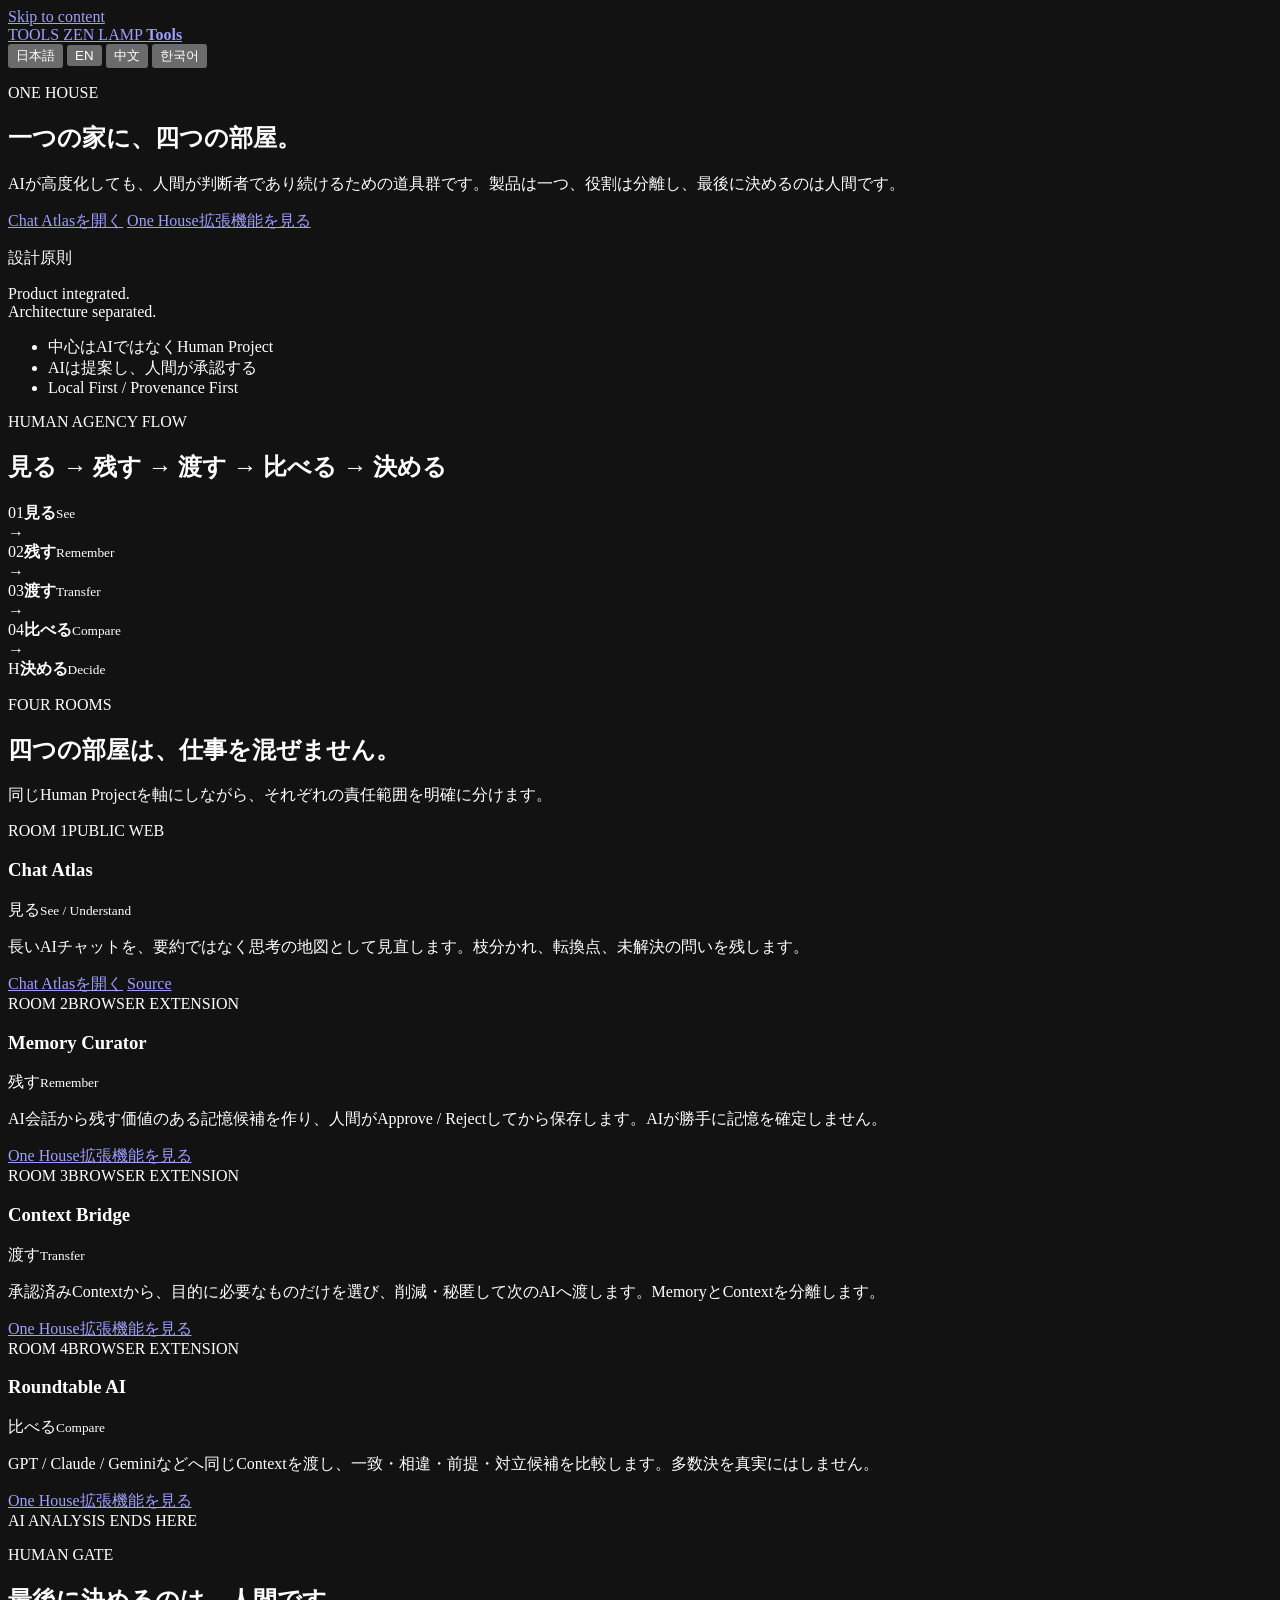
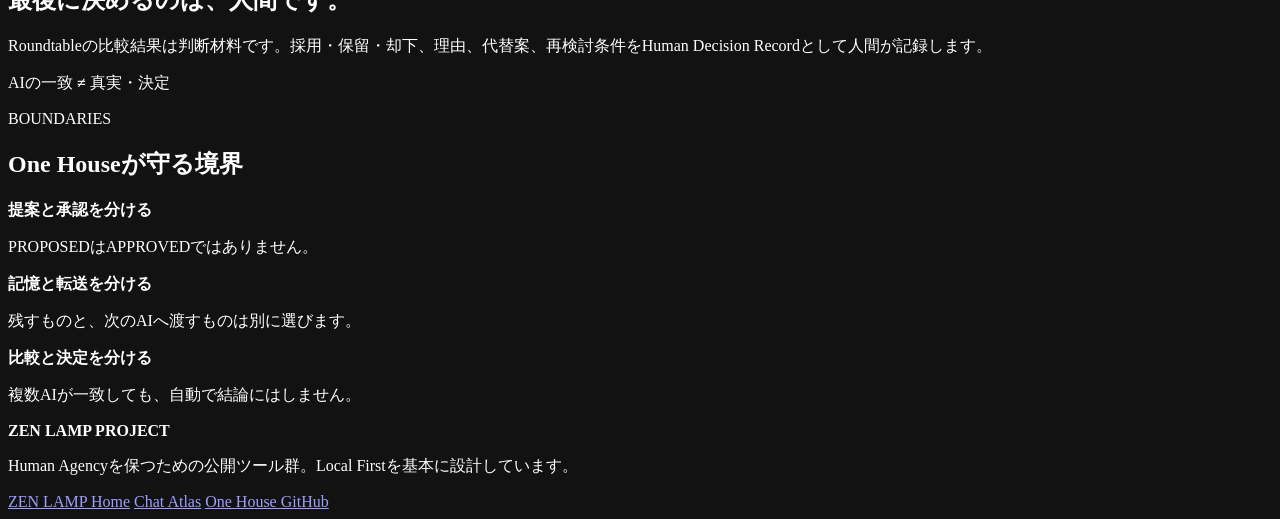
==== public-tools/index.html @ be6420c6 "WS-02: add public One House tools landing" ====
<!doctype html>
<html lang="ja">
<head>
  <meta charset="utf-8">
  <meta name="viewport" content="width=device-width, initial-scale=1">
  <meta name="color-scheme" content="dark">
  <meta name="theme-color" content="#120f0c">
  <title>ZEN LAMP Tools｜One House</title>
  <meta name="description" content="ZEN LAMP Tools — See, Remember, Transfer, Compare, Decide. One human-owned project, four rooms, one Human Gate.">
  <link rel="stylesheet" href="./tools.css">
  <script src="./tools.js" defer></script>
</head>
<body>
  <a class="skip-link" href="#main">Skip to content</a>

  <header class="site-header">
    <div class="shell header-inner">
      <a class="brand" href="/tools/" aria-label="ZEN LAMP Tools home">
        <span class="brand-kicker">TOOLS</span>
        <span class="brand-name">ZEN LAMP <strong>Tools</strong></span>
      </a>
      <nav class="language-nav" aria-label="Language">
        <button type="button" data-lang="ja" aria-pressed="true">日本語</button>
        <button type="button" data-lang="en" aria-pressed="false">EN</button>
        <button type="button" data-lang="zh" aria-pressed="false">中文</button>
        <button type="button" data-lang="ko" aria-pressed="false">한국어</button>
      </nav>
    </div>
  </header>

  <main id="main">
    <section class="hero shell" aria-labelledby="hero-title">
      <div class="hero-copy">
        <p class="eyebrow">ONE HOUSE</p>
        <h1 id="hero-title" data-i18n="heroTitle">一つの家に、四つの部屋。</h1>
        <p class="hero-lead" data-i18n="heroLead">AIが高度化しても、人間が判断者であり続けるための道具群です。製品は一つ、役割は分離し、最後に決めるのは人間です。</p>
        <div class="hero-actions">
          <a class="button primary" href="/tools/chat-atlas/" data-i18n="openAtlas">Chat Atlasを開く</a>
          <a class="button secondary" href="https://github.com/sniioka5127-alt/zen-lamp-memory-curator-extension" target="_blank" rel="noopener" data-i18n="viewExtension">One House拡張機能を見る</a>
        </div>
      </div>
      <aside class="principle-card" aria-label="Architecture principle">
        <p class="principle-label" data-i18n="principleLabel">設計原則</p>
        <p class="principle-main">Product integrated.<br>Architecture separated.</p>
        <ul>
          <li data-i18n="principle1">中心はAIではなくHuman Project</li>
          <li data-i18n="principle2">AIは提案し、人間が承認する</li>
          <li data-i18n="principle3">Local First / Provenance First</li>
        </ul>
      </aside>
    </section>

    <section class="flow-wrap" aria-labelledby="flow-title">
      <div class="shell">
        <div class="section-heading compact">
          <p class="eyebrow" data-i18n="flowEyebrow">HUMAN AGENCY FLOW</p>
          <h2 id="flow-title" data-i18n="flowTitle">見る → 残す → 渡す → 比べる → 決める</h2>
        </div>
        <div class="flow" role="list">
          <div class="flow-step" role="listitem"><span class="step-no">01</span><strong data-i18n="see">見る</strong><small>See</small></div>
          <span class="flow-arrow" aria-hidden="true">→</span>
          <div class="flow-step" role="listitem"><span class="step-no">02</span><strong data-i18n="remember">残す</strong><small>Remember</small></div>
          <span class="flow-arrow" aria-hidden="true">→</span>
          <div class="flow-step" role="listitem"><span class="step-no">03</span><strong data-i18n="transfer">渡す</strong><small>Transfer</small></div>
          <span class="flow-arrow" aria-hidden="true">→</span>
          <div class="flow-step" role="listitem"><span class="step-no">04</span><strong data-i18n="compare">比べる</strong><small>Compare</small></div>
          <span class="flow-arrow" aria-hidden="true">→</span>
          <div class="flow-step decision-step" role="listitem"><span class="step-no">H</span><strong data-i18n="decide">決める</strong><small>Decide</small></div>
        </div>
      </div>
    </section>

    <section class="rooms shell" aria-labelledby="rooms-title">
      <div class="section-heading">
        <p class="eyebrow" data-i18n="roomsEyebrow">FOUR ROOMS</p>
        <h2 id="rooms-title" data-i18n="roomsTitle">四つの部屋は、仕事を混ぜません。</h2>
        <p data-i18n="roomsLead">同じHuman Projectを軸にしながら、それぞれの責任範囲を明確に分けます。</p>
      </div>

      <div class="room-grid">
        <article class="room-card" data-room="chat-atlas">
          <div class="room-topline"><span class="room-no">ROOM 1</span><span class="status public" data-i18n="publicWeb">PUBLIC WEB</span></div>
          <h3>Chat Atlas</h3>
          <p class="room-verb"><span data-i18n="see">見る</span><small>See / Understand</small></p>
          <p data-i18n="atlasDesc">長いAIチャットを、要約ではなく思考の地図として見直します。枝分かれ、転換点、未解決の問いを残します。</p>
          <div class="card-actions">
            <a class="button primary" href="/tools/chat-atlas/" data-i18n="openAtlas">Chat Atlasを開く</a>
            <a class="text-link" href="https://github.com/sniioka5127-alt/zen-lamp-chat-atlas" target="_blank" rel="noopener" data-i18n="sourceCode">Source</a>
          </div>
        </article>

        <article class="room-card" data-room="memory-curator">
          <div class="room-topline"><span class="room-no">ROOM 2</span><span class="status local" data-i18n="browserExtension">BROWSER EXTENSION</span></div>
          <h3>Memory Curator</h3>
          <p class="room-verb"><span data-i18n="remember">残す</span><small>Remember</small></p>
          <p data-i18n="memoryDesc">AI会話から残す価値のある記憶候補を作り、人間がApprove / Rejectしてから保存します。AIが勝手に記憶を確定しません。</p>
          <div class="card-actions">
            <a class="button secondary" href="https://github.com/sniioka5127-alt/zen-lamp-memory-curator-extension" target="_blank" rel="noopener" data-i18n="viewExtension">One House拡張機能を見る</a>
          </div>
        </article>

        <article class="room-card" data-room="context-bridge">
          <div class="room-topline"><span class="room-no">ROOM 3</span><span class="status local" data-i18n="browserExtension">BROWSER EXTENSION</span></div>
          <h3>Context Bridge</h3>
          <p class="room-verb"><span data-i18n="transfer">渡す</span><small>Transfer</small></p>
          <p data-i18n="bridgeDesc">承認済みContextから、目的に必要なものだけを選び、削減・秘匿して次のAIへ渡します。MemoryとContextを分離します。</p>
          <div class="card-actions">
            <a class="button secondary" href="https://github.com/sniioka5127-alt/zen-lamp-memory-curator-extension" target="_blank" rel="noopener" data-i18n="viewExtension">One House拡張機能を見る</a>
          </div>
        </article>

        <article class="room-card" data-room="roundtable-ai">
          <div class="room-topline"><span class="room-no">ROOM 4</span><span class="status local" data-i18n="browserExtension">BROWSER EXTENSION</span></div>
          <h3>Roundtable AI</h3>
          <p class="room-verb"><span data-i18n="compare">比べる</span><small>Compare</small></p>
          <p data-i18n="roundtableDesc">GPT / Claude / Geminiなどへ同じContextを渡し、一致・相違・前提・対立候補を比較します。多数決を真実にはしません。</p>
          <div class="card-actions">
            <a class="button secondary" href="https://github.com/sniioka5127-alt/zen-lamp-memory-curator-extension" target="_blank" rel="noopener" data-i18n="viewExtension">One House拡張機能を見る</a>
          </div>
        </article>
      </div>
    </section>

    <section class="human-gate shell" aria-labelledby="gate-title">
      <div class="gate-boundary" aria-hidden="true"><span>AI ANALYSIS ENDS HERE</span></div>
      <div class="gate-panel">
        <div>
          <p class="eyebrow">HUMAN GATE</p>
          <h2 id="gate-title" data-i18n="gateTitle">最後に決めるのは、人間です。</h2>
          <p data-i18n="gateLead">Roundtableの比較結果は判断材料です。採用・保留・却下、理由、代替案、再検討条件をHuman Decision Recordとして人間が記録します。</p>
        </div>
        <div class="gate-rule">
          <span data-i18n="gateRuleA">AIの一致</span>
          <strong>≠</strong>
          <span data-i18n="gateRuleB">真実・決定</span>
        </div>
      </div>
    </section>

    <section class="promise shell" aria-labelledby="promise-title">
      <div class="section-heading compact">
        <p class="eyebrow" data-i18n="promiseEyebrow">BOUNDARIES</p>
        <h2 id="promise-title" data-i18n="promiseTitle">One Houseが守る境界</h2>
      </div>
      <div class="promise-grid">
        <div><strong data-i18n="promise1Title">提案と承認を分ける</strong><p data-i18n="promise1Body">PROPOSEDはAPPROVEDではありません。</p></div>
        <div><strong data-i18n="promise2Title">記憶と転送を分ける</strong><p data-i18n="promise2Body">残すものと、次のAIへ渡すものは別に選びます。</p></div>
        <div><strong data-i18n="promise3Title">比較と決定を分ける</strong><p data-i18n="promise3Body">複数AIが一致しても、自動で結論にはしません。</p></div>
      </div>
    </section>
  </main>

  <footer class="site-footer">
    <div class="shell footer-inner">
      <div>
        <strong>ZEN LAMP PROJECT</strong>
        <p data-i18n="footerNote">Human Agencyを保つための公開ツール群。Local Firstを基本に設計しています。</p>
      </div>
      <nav aria-label="Project links">
        <a href="/" data-i18n="zenLampHome">ZEN LAMP Home</a>
        <a href="/tools/chat-atlas/">Chat Atlas</a>
        <a href="https://github.com/sniioka5127-alt/zen-lamp-memory-curator-extension" target="_blank" rel="noopener">One House GitHub</a>
      </nav>
    </div>
  </footer>
</body>
</html>
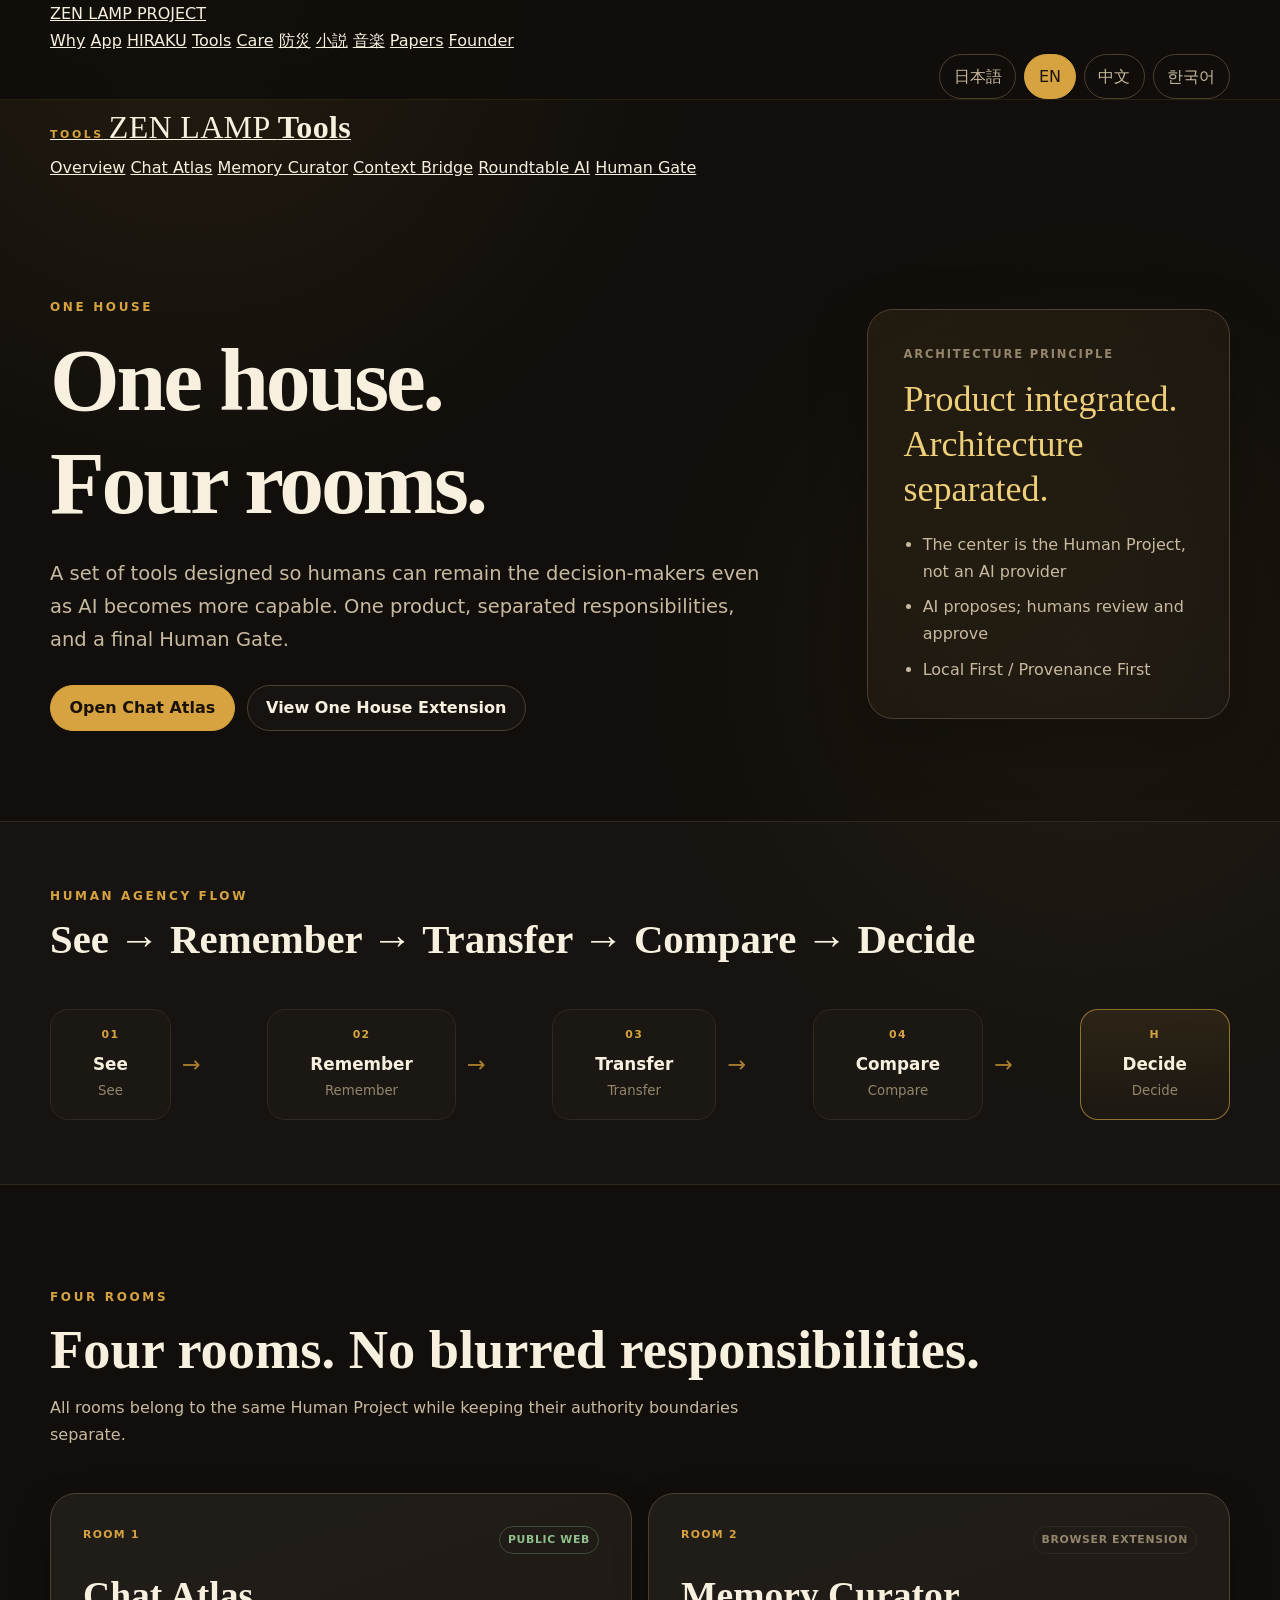
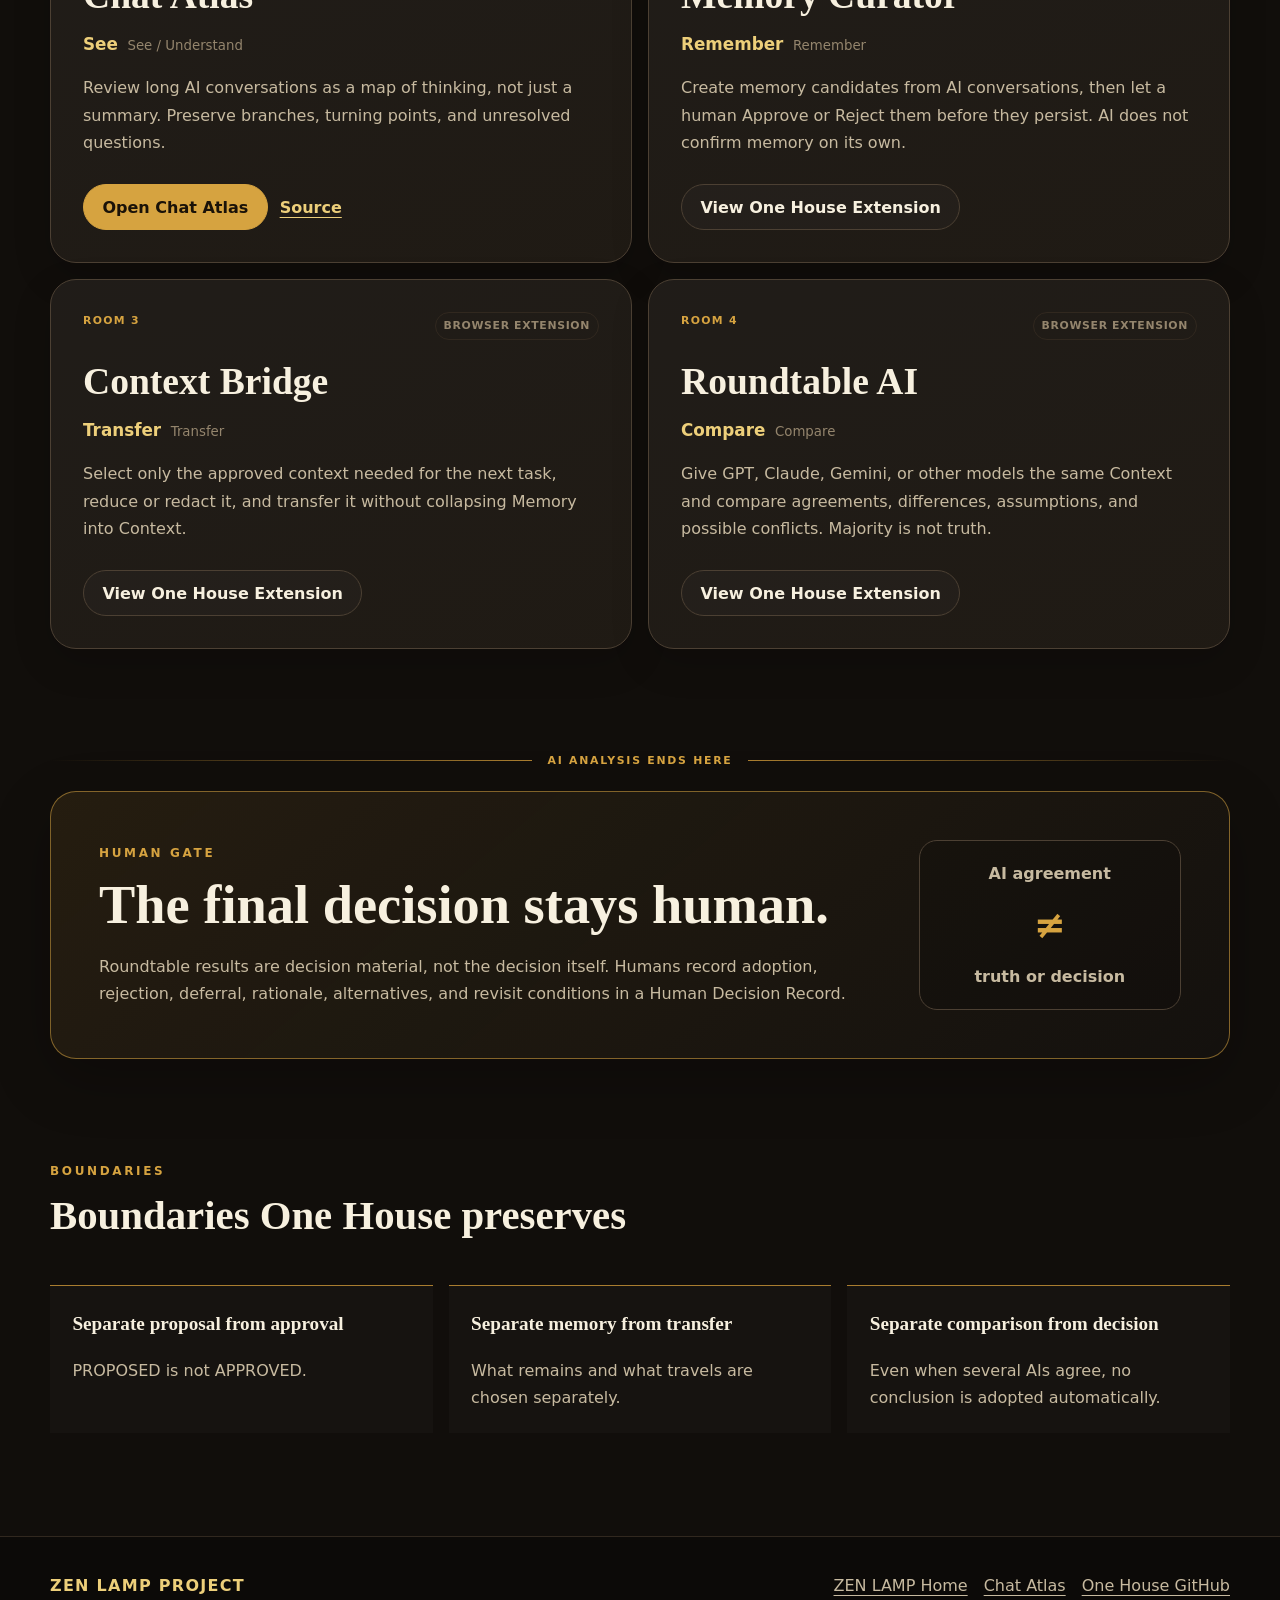
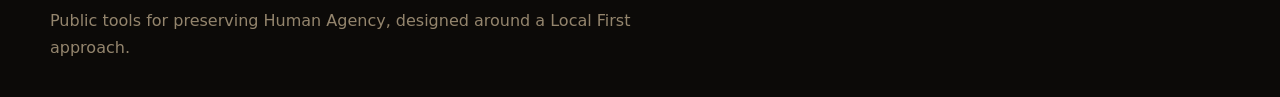
==== commit dae4efe2: "WS-03: integrate ZEN LAMP global header into Tools portal" ====
--- a/public-tools/index.html
+++ b/public-tools/index.html
@@ -8,18 +8,33 @@
   <title>ZEN LAMP Tools｜One House</title>
   <meta name="description" content="ZEN LAMP Tools — See, Remember, Transfer, Compare, Decide. One human-owned project, four rooms, one Human Gate.">
   <link rel="stylesheet" href="./tools.css">
+  <link rel="stylesheet" href="./global-header.css">
   <script src="./tools.js" defer></script>
 </head>
 <body>
   <a class="skip-link" href="#main">Skip to content</a>
 
-  <header class="site-header">
-    <div class="shell header-inner">
-      <a class="brand" href="/tools/" aria-label="ZEN LAMP Tools home">
-        <span class="brand-kicker">TOOLS</span>
-        <span class="brand-name">ZEN LAMP <strong>Tools</strong></span>
+  <header class="site-header global-header" data-ws03-global-header>
+    <div class="shell global-header-inner">
+      <a class="project-brand" href="/" aria-label="ZEN LAMP PROJECT home">
+        <span class="lamp-mark" aria-hidden="true"><span></span></span>
+        <span class="project-brand-name">ZEN LAMP PROJECT</span>
       </a>
-      <nav class="language-nav" aria-label="Language">
+
+      <nav class="global-nav" aria-label="ZEN LAMP PROJECT">
+        <a href="/#why">Why</a>
+        <a href="/app/">App</a>
+        <a href="/hiraku/">HIRAKU</a>
+        <a href="/tools/" aria-current="page">Tools</a>
+        <a href="/care/">Care</a>
+        <a href="/hinan-navi/">防災</a>
+        <a href="/fiction/">小説</a>
+        <a href="/music/">音楽</a>
+        <a href="/#papers">Papers</a>
+        <a href="/#founder">Founder</a>
+      </nav>
+
+      <nav class="language-nav global-language" aria-label="Language">
         <button type="button" data-lang="ja" aria-pressed="true">日本語</button>
         <button type="button" data-lang="en" aria-pressed="false">EN</button>
         <button type="button" data-lang="zh" aria-pressed="false">中文</button>
@@ -28,8 +43,25 @@
     </div>
   </header>
 
+  <div class="tools-localbar" aria-label="ZEN LAMP Tools navigation">
+    <div class="shell tools-localbar-inner">
+      <a class="tools-brand" href="/tools/" aria-label="ZEN LAMP Tools home">
+        <span class="brand-kicker">TOOLS</span>
+        <span class="brand-name">ZEN LAMP <strong>Tools</strong></span>
+      </a>
+      <nav class="tools-section-nav" aria-label="Tools sections">
+        <a href="#overview">Overview</a>
+        <a href="#chat-atlas">Chat Atlas</a>
+        <a href="#memory-curator">Memory Curator</a>
+        <a href="#context-bridge">Context Bridge</a>
+        <a href="#roundtable-ai">Roundtable AI</a>
+        <a href="#human-gate">Human Gate</a>
+      </nav>
+    </div>
+  </div>
+
   <main id="main">
-    <section class="hero shell" aria-labelledby="hero-title">
+    <section id="overview" class="hero shell ws03-anchor" aria-labelledby="hero-title">
       <div class="hero-copy">
         <p class="eyebrow">ONE HOUSE</p>
         <h1 id="hero-title" data-i18n="heroTitle">一つの家に、四つの部屋。</h1>
@@ -78,7 +110,7 @@
       </div>
 
       <div class="room-grid">
-        <article class="room-card" data-room="chat-atlas">
+        <article id="chat-atlas" class="room-card ws03-anchor" data-room="chat-atlas">
           <div class="room-topline"><span class="room-no">ROOM 1</span><span class="status public" data-i18n="publicWeb">PUBLIC WEB</span></div>
           <h3>Chat Atlas</h3>
           <p class="room-verb"><span data-i18n="see">見る</span><small>See / Understand</small></p>
@@ -89,7 +121,7 @@
           </div>
         </article>
 
-        <article class="room-card" data-room="memory-curator">
+        <article id="memory-curator" class="room-card ws03-anchor" data-room="memory-curator">
           <div class="room-topline"><span class="room-no">ROOM 2</span><span class="status local" data-i18n="browserExtension">BROWSER EXTENSION</span></div>
           <h3>Memory Curator</h3>
           <p class="room-verb"><span data-i18n="remember">残す</span><small>Remember</small></p>
@@ -99,7 +131,7 @@
           </div>
         </article>
 
-        <article class="room-card" data-room="context-bridge">
+        <article id="context-bridge" class="room-card ws03-anchor" data-room="context-bridge">
           <div class="room-topline"><span class="room-no">ROOM 3</span><span class="status local" data-i18n="browserExtension">BROWSER EXTENSION</span></div>
           <h3>Context Bridge</h3>
           <p class="room-verb"><span data-i18n="transfer">渡す</span><small>Transfer</small></p>
@@ -109,7 +141,7 @@
           </div>
         </article>
 
-        <article class="room-card" data-room="roundtable-ai">
+        <article id="roundtable-ai" class="room-card ws03-anchor" data-room="roundtable-ai">
           <div class="room-topline"><span class="room-no">ROOM 4</span><span class="status local" data-i18n="browserExtension">BROWSER EXTENSION</span></div>
           <h3>Roundtable AI</h3>
           <p class="room-verb"><span data-i18n="compare">比べる</span><small>Compare</small></p>
@@ -121,7 +153,7 @@
       </div>
     </section>
 
-    <section class="human-gate shell" aria-labelledby="gate-title">
+    <section id="human-gate" class="human-gate shell ws03-anchor" aria-labelledby="gate-title">
       <div class="gate-boundary" aria-hidden="true"><span>AI ANALYSIS ENDS HERE</span></div>
       <div class="gate-panel">
         <div>
--- a/public-tools/tools.css
+++ b/public-tools/tools.css
@@ -0,0 +1,449 @@
+:root {
+  --bg: #110e0b;
+  --bg-soft: #17120e;
+  --panel: #1b1713;
+  --panel-strong: #241d17;
+  --line: #4c4033;
+  --line-soft: #31281f;
+  --gold: #d6a340;
+  --gold-soft: #edcf7a;
+  --gold-dim: #a97d2f;
+  --text: #f7f0df;
+  --muted: #c7baa0;
+  --muted-2: #94856d;
+  --success: #8fbf8c;
+  --radius-lg: 26px;
+  --radius-md: 18px;
+  --shadow: 0 20px 60px rgba(0, 0, 0, 0.24);
+  font-family: Inter, ui-sans-serif, system-ui, -apple-system, BlinkMacSystemFont, "Segoe UI", sans-serif;
+}
+
+* { box-sizing: border-box; }
+html { scroll-behavior: smooth; }
+body {
+  margin: 0;
+  min-height: 100vh;
+  color: var(--text);
+  background:
+    radial-gradient(circle at 15% 0%, rgba(214, 163, 64, 0.09), transparent 32rem),
+    radial-gradient(circle at 85% 20%, rgba(214, 163, 64, 0.06), transparent 28rem),
+    var(--bg);
+  line-height: 1.7;
+}
+
+a { color: inherit; }
+button, a { -webkit-tap-highlight-color: transparent; }
+
+.skip-link {
+  position: fixed;
+  left: 1rem;
+  top: 1rem;
+  z-index: 1000;
+  transform: translateY(-180%);
+  padding: .7rem 1rem;
+  background: var(--gold);
+  color: #17110a;
+  border-radius: 999px;
+  font-weight: 800;
+}
+.skip-link:focus { transform: translateY(0); }
+
+.shell {
+  width: min(1180px, calc(100% - 40px));
+  margin-inline: auto;
+}
+
+.site-header {
+  position: sticky;
+  top: 0;
+  z-index: 50;
+  border-bottom: 1px solid rgba(214, 163, 64, .12);
+  background: rgba(17, 14, 11, .88);
+  backdrop-filter: blur(18px);
+}
+
+.header-inner {
+  min-height: 92px;
+  display: flex;
+  align-items: center;
+  justify-content: space-between;
+  gap: 1.5rem;
+}
+
+.brand {
+  display: inline-flex;
+  flex-direction: column;
+  text-decoration: none;
+  line-height: 1;
+}
+.brand-kicker {
+  margin-bottom: .55rem;
+  color: var(--gold);
+  letter-spacing: .24em;
+  font-size: .68rem;
+  font-weight: 900;
+}
+.brand-name {
+  font-family: Georgia, "Times New Roman", serif;
+  font-size: clamp(1.4rem, 2.5vw, 2rem);
+  letter-spacing: .01em;
+}
+.brand-name strong { font-weight: 700; }
+
+.language-nav {
+  display: flex;
+  flex-wrap: wrap;
+  justify-content: flex-end;
+  gap: .5rem;
+}
+.language-nav button {
+  min-width: 46px;
+  min-height: 38px;
+  padding: .48rem .85rem;
+  color: var(--muted);
+  border: 1px solid var(--line);
+  border-radius: 999px;
+  background: transparent;
+  cursor: pointer;
+  font: inherit;
+}
+.language-nav button:hover,
+.language-nav button:focus-visible,
+.language-nav button[aria-pressed="true"] {
+  color: #1a1208;
+  border-color: var(--gold);
+  background: var(--gold);
+  outline: none;
+}
+
+.hero {
+  display: grid;
+  grid-template-columns: minmax(0, 1.35fr) minmax(300px, .65fr);
+  gap: clamp(2rem, 5vw, 5rem);
+  align-items: center;
+  padding-block: clamp(4.5rem, 9vw, 8rem) clamp(3rem, 7vw, 6rem);
+}
+
+.eyebrow {
+  margin: 0 0 .7rem;
+  color: var(--gold);
+  font-size: .75rem;
+  font-weight: 900;
+  letter-spacing: .22em;
+}
+
+h1, h2, h3 {
+  margin-top: 0;
+  font-family: Georgia, "Times New Roman", serif;
+  line-height: 1.15;
+}
+h1 {
+  max-width: 12ch;
+  margin-bottom: 1.4rem;
+  font-size: clamp(2.8rem, 7vw, 5.8rem);
+  font-weight: 600;
+  letter-spacing: -.035em;
+}
+h2 {
+  margin-bottom: .8rem;
+  font-size: clamp(2rem, 4.5vw, 3.4rem);
+  font-weight: 600;
+}
+h3 {
+  margin-bottom: 1rem;
+  font-size: clamp(1.65rem, 3vw, 2.35rem);
+}
+
+.hero-lead {
+  max-width: 720px;
+  margin: 0;
+  color: var(--muted);
+  font-size: clamp(1.02rem, 1.8vw, 1.22rem);
+}
+
+.hero-actions,
+.card-actions {
+  display: flex;
+  flex-wrap: wrap;
+  gap: .75rem;
+  align-items: center;
+  margin-top: 1.8rem;
+}
+
+.button {
+  display: inline-flex;
+  align-items: center;
+  justify-content: center;
+  min-height: 46px;
+  padding: .72rem 1.15rem;
+  border: 1px solid transparent;
+  border-radius: 999px;
+  text-decoration: none;
+  font-weight: 800;
+  line-height: 1.2;
+  transition: transform .16s ease, border-color .16s ease, background .16s ease;
+}
+.button:hover { transform: translateY(-1px); }
+.button:focus-visible,
+.text-link:focus-visible,
+.brand:focus-visible {
+  outline: 3px solid rgba(237, 207, 122, .42);
+  outline-offset: 4px;
+}
+.button.primary {
+  color: #1a1208;
+  background: var(--gold);
+  border-color: var(--gold);
+}
+.button.primary:hover { background: var(--gold-soft); }
+.button.secondary {
+  color: var(--text);
+  border-color: var(--line);
+  background: rgba(255,255,255,.02);
+}
+.button.secondary:hover { border-color: var(--gold-dim); background: rgba(214,163,64,.06); }
+.text-link {
+  color: var(--gold-soft);
+  text-underline-offset: .22em;
+  font-weight: 700;
+}
+
+.principle-card {
+  padding: clamp(1.5rem, 3vw, 2.2rem);
+  border: 1px solid var(--line);
+  border-radius: var(--radius-lg);
+  background: linear-gradient(145deg, rgba(214, 163, 64, .08), rgba(255,255,255,.015));
+  box-shadow: var(--shadow);
+}
+.principle-label {
+  margin: 0 0 .75rem;
+  color: var(--muted-2);
+  font-size: .72rem;
+  font-weight: 900;
+  letter-spacing: .16em;
+  text-transform: uppercase;
+}
+.principle-main {
+  margin: 0 0 1.2rem;
+  color: var(--gold-soft);
+  font-family: Georgia, "Times New Roman", serif;
+  font-size: clamp(1.45rem, 3vw, 2.25rem);
+  line-height: 1.25;
+}
+.principle-card ul {
+  margin: 0;
+  padding-left: 1.2rem;
+  color: var(--muted);
+}
+.principle-card li + li { margin-top: .5rem; }
+
+.flow-wrap {
+  border-block: 1px solid var(--line-soft);
+  background: rgba(255,255,255,.018);
+}
+.flow-wrap .shell { padding-block: clamp(2.5rem, 5vw, 4rem); }
+.section-heading { margin-bottom: clamp(1.8rem, 4vw, 2.8rem); }
+.section-heading > p:not(.eyebrow) {
+  max-width: 720px;
+  margin: 0;
+  color: var(--muted);
+}
+.section-heading.compact h2 { font-size: clamp(1.55rem, 3.2vw, 2.55rem); }
+
+.flow {
+  display: grid;
+  grid-template-columns: repeat(9, auto);
+  align-items: stretch;
+  gap: .7rem;
+}
+.flow-step {
+  min-width: 0;
+  padding: 1rem .9rem;
+  border: 1px solid var(--line-soft);
+  border-radius: var(--radius-md);
+  background: var(--panel);
+  text-align: center;
+}
+.flow-step strong,
+.flow-step small,
+.step-no { display: block; }
+.step-no {
+  margin-bottom: .35rem;
+  color: var(--gold);
+  font-size: .68rem;
+  font-weight: 900;
+  letter-spacing: .12em;
+}
+.flow-step strong { font-size: 1.05rem; }
+.flow-step small { margin-top: .1rem; color: var(--muted-2); }
+.flow-arrow {
+  align-self: center;
+  color: var(--gold-dim);
+  font-size: 1.4rem;
+}
+.decision-step {
+  border-color: rgba(214, 163, 64, .62);
+  background: linear-gradient(180deg, rgba(214,163,64,.11), rgba(214,163,64,.035));
+}
+
+.rooms { padding-block: clamp(4.5rem, 8vw, 7rem); }
+.room-grid {
+  display: grid;
+  grid-template-columns: repeat(2, minmax(0, 1fr));
+  gap: 1rem;
+}
+.room-card {
+  display: flex;
+  flex-direction: column;
+  min-height: 370px;
+  padding: clamp(1.5rem, 3vw, 2rem);
+  border: 1px solid var(--line);
+  border-radius: var(--radius-lg);
+  background: linear-gradient(160deg, rgba(255,255,255,.025), rgba(214,163,64,.025)), var(--panel);
+  box-shadow: 0 14px 38px rgba(0,0,0,.16);
+}
+.room-card:hover { border-color: rgba(214,163,64,.48); }
+.room-topline {
+  display: flex;
+  justify-content: space-between;
+  gap: .75rem;
+  margin-bottom: 1.25rem;
+}
+.room-no,
+.status {
+  font-size: .68rem;
+  font-weight: 900;
+  letter-spacing: .12em;
+}
+.room-no { color: var(--gold); }
+.status {
+  padding: .22rem .5rem;
+  border: 1px solid var(--line-soft);
+  border-radius: 999px;
+  color: var(--muted-2);
+  letter-spacing: .06em;
+}
+.status.public { color: var(--success); border-color: rgba(143,191,140,.28); }
+.room-verb { margin: -.2rem 0 1rem; color: var(--gold-soft); }
+.room-verb span { margin-right: .6rem; font-size: 1.05rem; font-weight: 900; }
+.room-verb small { color: var(--muted-2); }
+.room-card > p:not(.room-verb) { margin: 0; color: var(--muted); }
+.room-card .card-actions { margin-top: auto; padding-top: 1.6rem; }
+
+.human-gate { padding-bottom: clamp(4.5rem, 8vw, 7rem); }
+.gate-boundary {
+  display: flex;
+  align-items: center;
+  gap: 1rem;
+  margin-bottom: 1.3rem;
+  color: var(--gold);
+  font-size: .68rem;
+  font-weight: 900;
+  letter-spacing: .16em;
+}
+.gate-boundary::before,
+.gate-boundary::after {
+  content: "";
+  height: 1px;
+  flex: 1;
+  background: linear-gradient(90deg, transparent, var(--gold-dim));
+}
+.gate-boundary::after { background: linear-gradient(90deg, var(--gold-dim), transparent); }
+.gate-panel {
+  display: grid;
+  grid-template-columns: minmax(0, 1.5fr) minmax(220px, .5fr);
+  gap: 2rem;
+  align-items: center;
+  padding: clamp(1.7rem, 4vw, 3rem);
+  border: 1px solid rgba(214, 163, 64, .55);
+  border-radius: var(--radius-lg);
+  background: linear-gradient(140deg, rgba(214,163,64,.10), rgba(255,255,255,.015));
+  box-shadow: var(--shadow);
+}
+.gate-panel h2 { margin-bottom: 1rem; }
+.gate-panel p:last-child { margin-bottom: 0; color: var(--muted); }
+.gate-rule {
+  display: grid;
+  place-items: center;
+  min-height: 170px;
+  padding: 1rem;
+  border: 1px solid var(--line);
+  border-radius: var(--radius-md);
+  background: rgba(0,0,0,.15);
+  text-align: center;
+}
+.gate-rule span { color: var(--muted); font-weight: 700; }
+.gate-rule strong { color: var(--gold); font-size: 2.4rem; }
+
+.promise { padding-bottom: clamp(4.5rem, 8vw, 7rem); }
+.promise-grid {
+  display: grid;
+  grid-template-columns: repeat(3, minmax(0, 1fr));
+  gap: 1rem;
+}
+.promise-grid > div {
+  padding: 1.4rem;
+  border-top: 1px solid var(--gold-dim);
+  background: rgba(255,255,255,.018);
+}
+.promise-grid strong { font-family: Georgia, "Times New Roman", serif; font-size: 1.2rem; }
+.promise-grid p { margin-bottom: 0; color: var(--muted); }
+
+.site-footer {
+  border-top: 1px solid var(--line-soft);
+  background: #0c0a08;
+}
+.footer-inner {
+  display: flex;
+  justify-content: space-between;
+  gap: 2rem;
+  padding-block: 2.2rem;
+}
+.footer-inner strong { color: var(--gold-soft); letter-spacing: .08em; }
+.footer-inner p { max-width: 600px; margin: .5rem 0 0; color: var(--muted-2); }
+.footer-inner nav { display: flex; flex-wrap: wrap; align-content: flex-start; justify-content: flex-end; gap: 1rem; }
+.footer-inner nav a { color: var(--muted); text-underline-offset: .22em; }
+.footer-inner nav a:hover { color: var(--gold-soft); }
+
+@media (max-width: 900px) {
+  .hero { grid-template-columns: 1fr; }
+  .principle-card { max-width: 720px; }
+  .flow { grid-template-columns: repeat(5, 1fr); }
+  .flow-arrow { display: none; }
+  .gate-panel { grid-template-columns: 1fr; }
+  .gate-rule { min-height: 120px; grid-template-columns: 1fr auto 1fr; gap: .7rem; }
+}
+
+@media (max-width: 720px) {
+  .shell { width: min(100% - 28px, 1180px); }
+  .site-header { position: static; }
+  .header-inner { align-items: flex-start; flex-direction: column; padding-block: 1rem; }
+  .language-nav { justify-content: flex-start; }
+  .hero { padding-top: 3.4rem; }
+  h1 { font-size: clamp(2.55rem, 14vw, 4.2rem); }
+  .flow { grid-template-columns: 1fr; }
+  .flow-step { display: grid; grid-template-columns: 42px 1fr auto; align-items: center; text-align: left; }
+  .flow-step .step-no,
+  .flow-step strong,
+  .flow-step small { margin: 0; }
+  .room-grid { grid-template-columns: 1fr; }
+  .room-card { min-height: 0; }
+  .promise-grid { grid-template-columns: 1fr; }
+  .footer-inner { flex-direction: column; }
+  .footer-inner nav { justify-content: flex-start; }
+}
+
+@media (max-width: 460px) {
+  .language-nav button { min-width: 0; padding-inline: .7rem; }
+  .hero-actions,
+  .card-actions { align-items: stretch; flex-direction: column; }
+  .button { width: 100%; }
+  .text-link { text-align: center; }
+  .room-topline { align-items: flex-start; flex-direction: column; }
+  .gate-rule { grid-template-columns: 1fr; }
+}
+
+@media (prefers-reduced-motion: reduce) {
+  html { scroll-behavior: auto; }
+  .button { transition: none; }
+}
